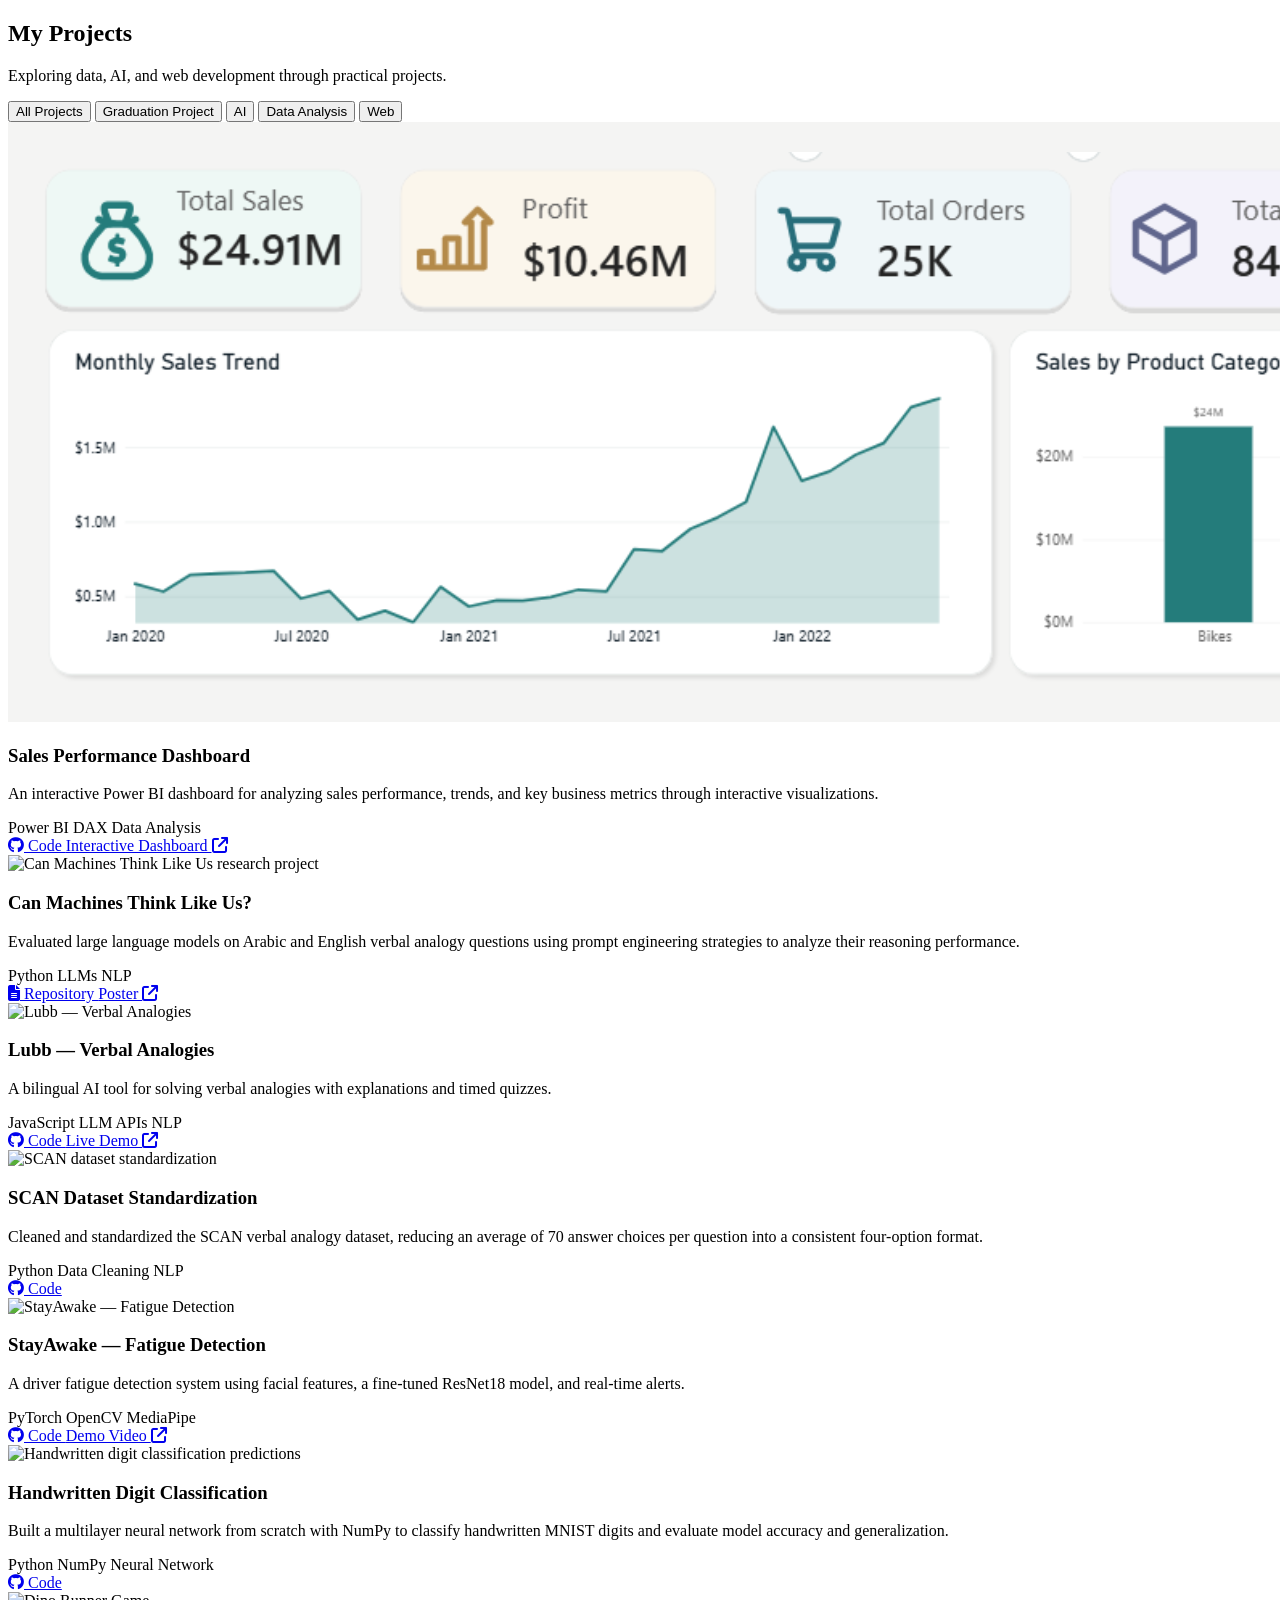
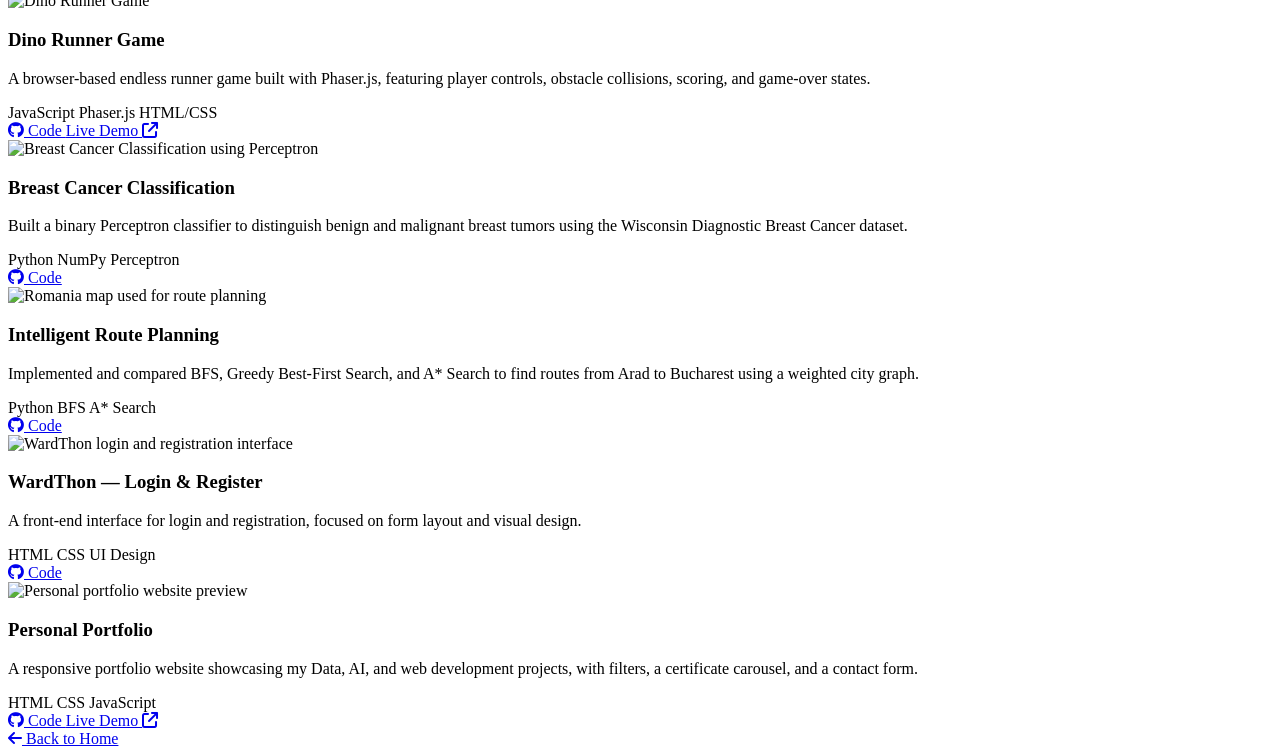
==== projects.html @ 08562cb3 "Add files via upload" ====
<!DOCTYPE html>
<html lang="en">
 <head>
  <meta charset="utf-8">
  <meta content="width=device-width, initial-scale=1.0" name="viewport">
  <title>
   Projects | Shaima Albokhari
  </title>
  <link href="https://cdnjs.cloudflare.com/ajax/libs/font-awesome/6.5.2/css/all.min.css" rel="stylesheet">
  <link href="https://fonts.googleapis.com/css2?family=Poppins:wght@300;400;500;600;700&family=Allura&display=swap" rel="stylesheet">
  <link href="styles.css" rel="stylesheet">
  <link href="logo-fish.svg" rel="icon" type="image/svg+xml">
 </head>
 <body>
  <section class="projects" id="projects">
   <h2>
    My Projects
   </h2>
   <p class="projects-subtitle">
    Exploring data, AI, and web development through practical projects.
   </p>
   <div aria-label="Filter projects" class="filter-buttons">
    <button aria-pressed="true" class="filter-btn active" data-filter="all" type="button">
     All Projects
    </button>
    <button aria-pressed="false" class="filter-btn" data-filter="graduation" type="button">
     Graduation Project
    </button>
    <button aria-pressed="false" class="filter-btn" data-filter="ai" type="button">
     AI
    </button>
    <button aria-pressed="false" class="filter-btn" data-filter="data" type="button">
     Data Analysis
    </button>
    <button aria-pressed="false" class="filter-btn" data-filter="web" type="button">
     Web
    </button>
   </div>
   <div class="projects-container">
    <!-- ========== SALES PERFORMANCE DASHBOARD ========== -->
    <div class="project-card" data-category="data">
        <div class="project-image project-cover">
        <img alt="Sales Performance Dashboard" src="sales-dashboard-cover.svg">
        </div>
        <div class="project-content">
        <h3 class="project-title">
        Sales Performance Dashboard
        </h3>
        <p class="project-description">
        An interactive Power BI dashboard for analyzing sales
                            performance, trends, and key business metrics through
                            interactive visualizations.
        </p>
        <div class="project-tags">
        <span>
            Power BI
        </span>
        <span>
            DAX
        </span>
        <span>
            Data Analysis
        </span>
        </div>
        <div class="project-links">
        <a class="code-link" href="https://github.com/ShaimaAlbokhari/Sales-Performance-Dashboard" rel="noopener noreferrer" target="_blank">
            <i aria-hidden="true" class="fa-brands fa-github">
            </i>
            Code
        </a>
        <a class="demo-link" href="https://app.powerbi.com/view?r=eyJrIjoiZmE5NTFiY2UtNWIxMS00NTMyLThiNzMtMmMyZDdmZDc5YzE2IiwidCI6ImUyNmJhYjRiLTk3ZTYtNDc1NC1iMTYzLTYwZjgyMzdlODUzMSIsImMiOjl9&pageName=3b7ac55658bb636b4c28" rel="noopener noreferrer" target="_blank">
            Interactive Dashboard
            <i aria-hidden="true" class="fa-solid fa-arrow-up-right-from-square">
            </i>
        </a>
        </div>
        </div>
    </div>
    <!-- ========== GRADUATION RESEARCH ========== -->
    <div class="project-card" data-category="graduation ai">
     <div class="project-image project-cover">
      <img alt="Can Machines Think Like Us research project" src="graduation_cover.svg">
     </div>
     <div class="project-content">
      <h3 class="project-title">
       Can Machines Think Like Us?
      </h3>
      <p class="project-description">
       Evaluated large language models on Arabic and English
                        verbal analogy questions using prompt engineering
                        strategies to analyze their reasoning performance.
      </p>
      <div class="project-tags">
       <span>
        Python
       </span>
       <span>
        LLMs
       </span>
       <span>
        NLP
       </span>
      </div>
      <div class="project-links">
       <a class="code-link" href="https://github.com/ShaimaAlbokhari/llm-verbal-analogical-reasoning" rel="noopener noreferrer" target="_blank">
        <i aria-hidden="true" class="fa-solid fa-file-lines">
        </i>
        Repository
       </a>
       <a class="demo-link" href="Poster.pdf" rel="noopener noreferrer" target="_blank">
        Poster
        <i aria-hidden="true" class="fa-solid fa-arrow-up-right-from-square">
        </i>
       </a>
      </div>
     </div>
    </div>
    <!-- ========== LUBB ========== -->
    <div class="project-card" data-category="web ai graduation">
     <div class="project-image project-cover">
      <img alt="Lubb &mdash; Verbal Analogies" src="lubb_cover.svg">
     </div>
     <div class="project-content">
      <h3 class="project-title">
       Lubb &mdash; Verbal Analogies
      </h3>
      <p class="project-description">
       A bilingual AI tool for solving verbal analogies with
                        explanations and timed quizzes.
      </p>
      <div class="project-tags">
       <span>
        JavaScript
       </span>
       <span>
        LLM APIs
       </span>
       <span>
        NLP
       </span>
      </div>
      <div class="project-links">
       <a class="code-link" href="https://github.com/ShaimaAlbokhari/lubb-ai-verbal-analogies" rel="noopener noreferrer" target="_blank">
        <i aria-hidden="true" class="fa-brands fa-github">
        </i>
        Code
       </a>
       <a class="demo-link" href="https://lubb-tu.github.io/" rel="noopener noreferrer" target="_blank">
        Live Demo
        <i aria-hidden="true" class="fa-solid fa-arrow-up-right-from-square">
        </i>
       </a>
      </div>
     </div>
    </div>
    <!-- ========== SCAN ========== -->
    <div class="project-card" data-category="ai data graduation">
     <div class="project-image project-cover">
      <img alt="SCAN dataset standardization" src="scan_cover.svg">
     </div>
     <div class="project-content">
      <h3 class="project-title">
       SCAN Dataset Standardization
      </h3>
      <p class="project-description">
       Cleaned and standardized the SCAN verbal analogy
                        dataset, reducing an average of 70 answer choices per
                        question into a consistent four-option format.
      </p>
      <div class="project-tags">
       <span>
        Python
       </span>
       <span>
        Data Cleaning
       </span>
       <span>
        NLP
       </span>
      </div>
      <div class="project-links">
       <a class="code-link" href="https://github.com/ShaimaAlbokhari/scan-dataset-preprocessing" rel="noopener noreferrer" target="_blank">
        <i aria-hidden="true" class="fa-brands fa-github">
        </i>
        Code
       </a>
      </div>
     </div>
    </div>
    <!-- ========== STAYAWAKE ========== -->
    <div class="project-card" data-category="ai">
     <div class="project-image project-cover">
      <img alt="StayAwake &mdash; Fatigue Detection" src="stayawake_cover.svg">
     </div>
     <div class="project-content">
      <h3 class="project-title">
       StayAwake &mdash; Fatigue Detection
      </h3>
      <p class="project-description">
       A driver fatigue detection system using facial
                        features, a fine-tuned ResNet18 model, and
                        real-time alerts.
      </p>
      <div class="project-tags">
       <span>
        PyTorch
       </span>
       <span>
        OpenCV
       </span>
       <span>
        MediaPipe
       </span>
      </div>
      <div class="project-links">
       <a class="code-link" href="https://github.com/ShaimaAlbokhari/stayawake-fatigue-detection" rel="noopener noreferrer" target="_blank">
        <i aria-hidden="true" class="fa-brands fa-github">
        </i>
        Code
       </a>
       <a class="demo-link" href="stayawake_demo.mp4" rel="noopener noreferrer" target="_blank">
        Demo Video
        <i aria-hidden="true" class="fa-solid fa-arrow-up-right-from-square">
        </i>
       </a>
      </div>
     </div>
    </div>
    <!-- ========== MNIST ========== -->
    <div class="project-card" data-category="ai data">
     <div class="project-image project-cover">
      <img alt="Handwritten digit classification predictions" src="mnist cover.svg">
     </div>
     <div class="project-content">
      <h3 class="project-title">
       Handwritten Digit Classification
      </h3>
      <p class="project-description">
       Built a multilayer neural network from scratch with
                        NumPy to classify handwritten MNIST digits and
                        evaluate model accuracy and generalization.
      </p>
      <div class="project-tags">
       <span>
        Python
       </span>
       <span>
        NumPy
       </span>
       <span>
        Neural Network
       </span>
      </div>
      <div class="project-links">
       <a class="code-link" href="https://github.com/ShaimaAlbokhari/mnist-multilayer-neural-network" rel="noopener noreferrer" target="_blank">
        <i aria-hidden="true" class="fa-brands fa-github">
        </i>
        Code
       </a>
      </div>
     </div>
    </div>
    <!-- ========== DINO RUNNER ========== -->
    <div class="project-card" data-category="web">
     <div class="project-image project-cover">
      <img alt="Dino Runner Game" src="dino_cover.svg">
     </div>
     <div class="project-content">
      <h3 class="project-title">
       Dino Runner Game
      </h3>
      <p class="project-description">
       A browser-based endless runner game built with
                        Phaser.js, featuring player controls, obstacle
                        collisions, scoring, and game-over states.
      </p>
      <div class="project-tags">
       <span>
        JavaScript
       </span>
       <span>
        Phaser.js
       </span>
       <span>
        HTML/CSS
       </span>
      </div>
      <div class="project-links">
       <a class="code-link" href="https://github.com/ShaimaAlbokhari/dino-runner-phaser" rel="noopener noreferrer" target="_blank">
        <i aria-hidden="true" class="fa-brands fa-github">
        </i>
        Code
       </a>
       <a class="demo-link" href="https://shaimaalbokhari.itch.io/dino-world" rel="noopener noreferrer" target="_blank">
        Live Demo
        <i aria-hidden="true" class="fa-solid fa-arrow-up-right-from-square">
        </i>
       </a>
      </div>
     </div>
    </div>
    <!-- ========== BREAST CANCER CLASSIFICATION ========== -->
    <div class="project-card" data-category="ai data">
     <div class="project-image project-cover">
      <img alt="Breast Cancer Classification using Perceptron" src="breast-cancer-cover.svg">
     </div>
     <div class="project-content">
      <h3 class="project-title">
       Breast Cancer Classification
      </h3>
      <p class="project-description">
       Built a binary Perceptron classifier to distinguish
                        benign and malignant breast tumors using the Wisconsin
                        Diagnostic Breast Cancer dataset.
      </p>
      <div class="project-tags">
       <span>
        Python
       </span>
       <span>
        NumPy
       </span>
       <span>
        Perceptron
       </span>
      </div>
      <div class="project-links">
       <a class="code-link" href="https://github.com/ShaimaAlbokhari/breast-cancer-perceptron" rel="noopener noreferrer" target="_blank">
        <i aria-hidden="true" class="fa-brands fa-github">
        </i>
        Code
       </a>
      </div>
     </div>
    </div>
    <!-- ========== ROUTE PLANNING ========== -->
    <div class="project-card" data-category="ai">
     <div class="project-image project-cover">
      <img alt="Romania map used for route planning" src="romania-cover.svg">
     </div>
     <div class="project-content">
      <h3 class="project-title">
       Intelligent Route Planning
      </h3>
      <p class="project-description">
       Implemented and compared BFS, Greedy Best-First
                        Search, and A* Search to find routes from Arad to
                        Bucharest using a weighted city graph.
      </p>
      <div class="project-tags">
       <span>
        Python
       </span>
       <span>
        BFS
       </span>
       <span>
        A* Search
       </span>
      </div>
      <div class="project-links">
       <a class="code-link" href="https://github.com/ShaimaAlbokhari/intelligent-route-planning" rel="noopener noreferrer" target="_blank">
        <i aria-hidden="true" class="fa-brands fa-github">
        </i>
        Code
       </a>
      </div>
     </div>
    </div>
    <!-- ========== WaRDTHON ========== -->
    <div class="project-card" data-category="web">
     <div class="project-image project-cover">
      <img alt="WardThon login and registration interface" src="wardthon_cover.svg">
     </div>
     <div class="project-content">
      <h3 class="project-title">
       WardThon &mdash; Login & Register
      </h3>
      <p class="project-description">
       A front-end interface for login and registration,
                        focused on form layout and visual design.
      </p>
      <div class="project-tags">
       <span>
        HTML
       </span>
       <span>
        CSS
       </span>
       <span>
        UI Design
       </span>
      </div>
      <div class="project-links">
       <a class="code-link" href="https://github.com/ShaimaAlbokhari/wardthon-login-register-ui" rel="noopener noreferrer" target="_blank">
        <i aria-hidden="true" class="fa-brands fa-github">
        </i>
        Code
       </a>
      </div>
     </div>
    </div>
    <!-- ========== PERSONAL PORTFOLIO ========== -->
    <div class="project-card" data-category="web">
     <div class="project-image project-cover">
      <img alt="Personal portfolio website preview" src="portfolio_cover.svg">
     </div>
     <div class="project-content">
      <h3 class="project-title">
       Personal Portfolio
      </h3>
      <p class="project-description">
       A responsive portfolio website showcasing my Data,
                        AI, and web development projects, with filters,
                        a certificate carousel, and a contact form.
      </p>
      <div class="project-tags">
       <span>
        HTML
       </span>
       <span>
        CSS
       </span>
       <span>
        JavaScript
       </span>
      </div>
      <div class="project-links">
       <a class="code-link" href="https://github.com/ShaimaAlbokhari/ShaimaAlbokhari.github.io" rel="noopener noreferrer" target="_blank">
        <i aria-hidden="true" class="fa-brands fa-github">
        </i>
        Code
       </a>
       <a class="demo-link" href="https://ShaimaAlbokhari.github.io" rel="noopener noreferrer" target="_blank">
        Live Demo
        <i aria-hidden="true" class="fa-solid fa-arrow-up-right-from-square">
        </i>
       </a>
      </div>
     </div>
    </div>
   </div>
   <a class="view-all-btn" href="index.html">
    <i aria-hidden="true" class="fa-solid fa-arrow-left">
    </i>
    Back to Home
   </a>
  </section>
  <script src="script.js">
  </script>
 </body>
</html>
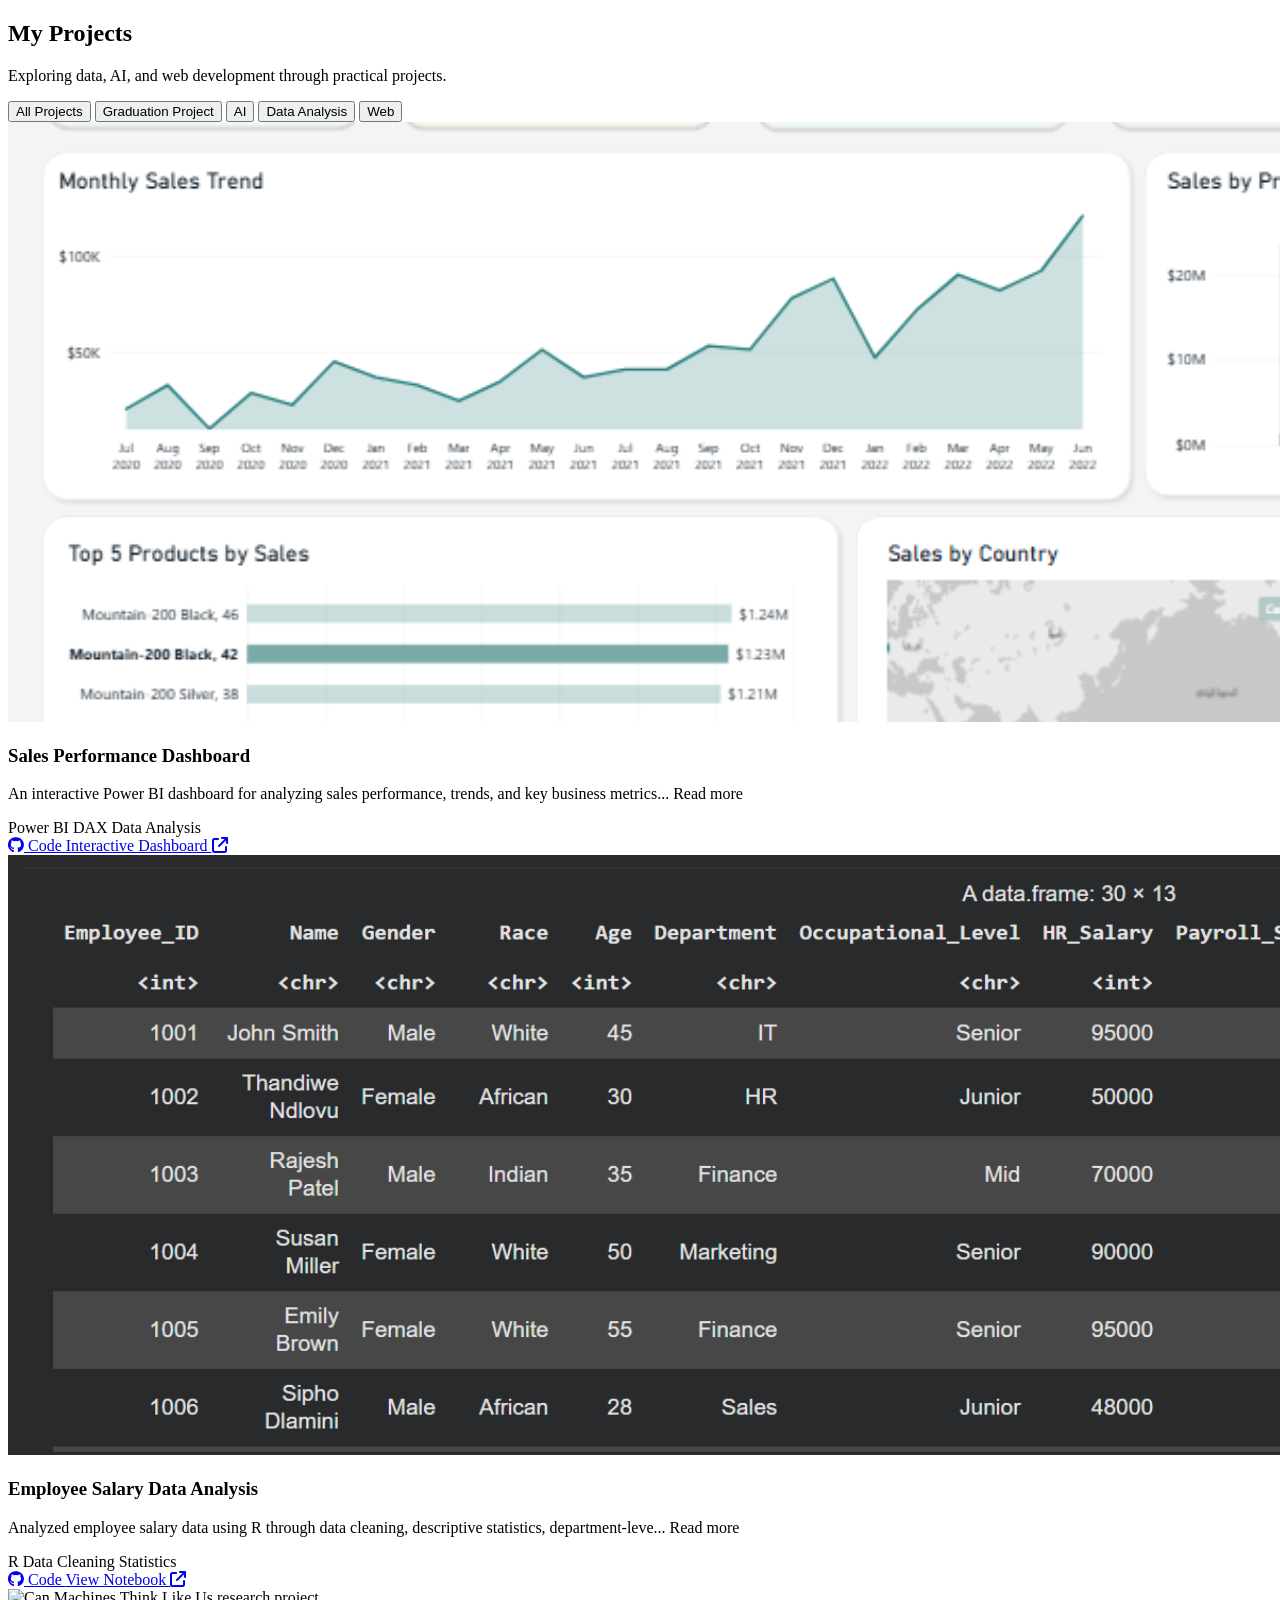
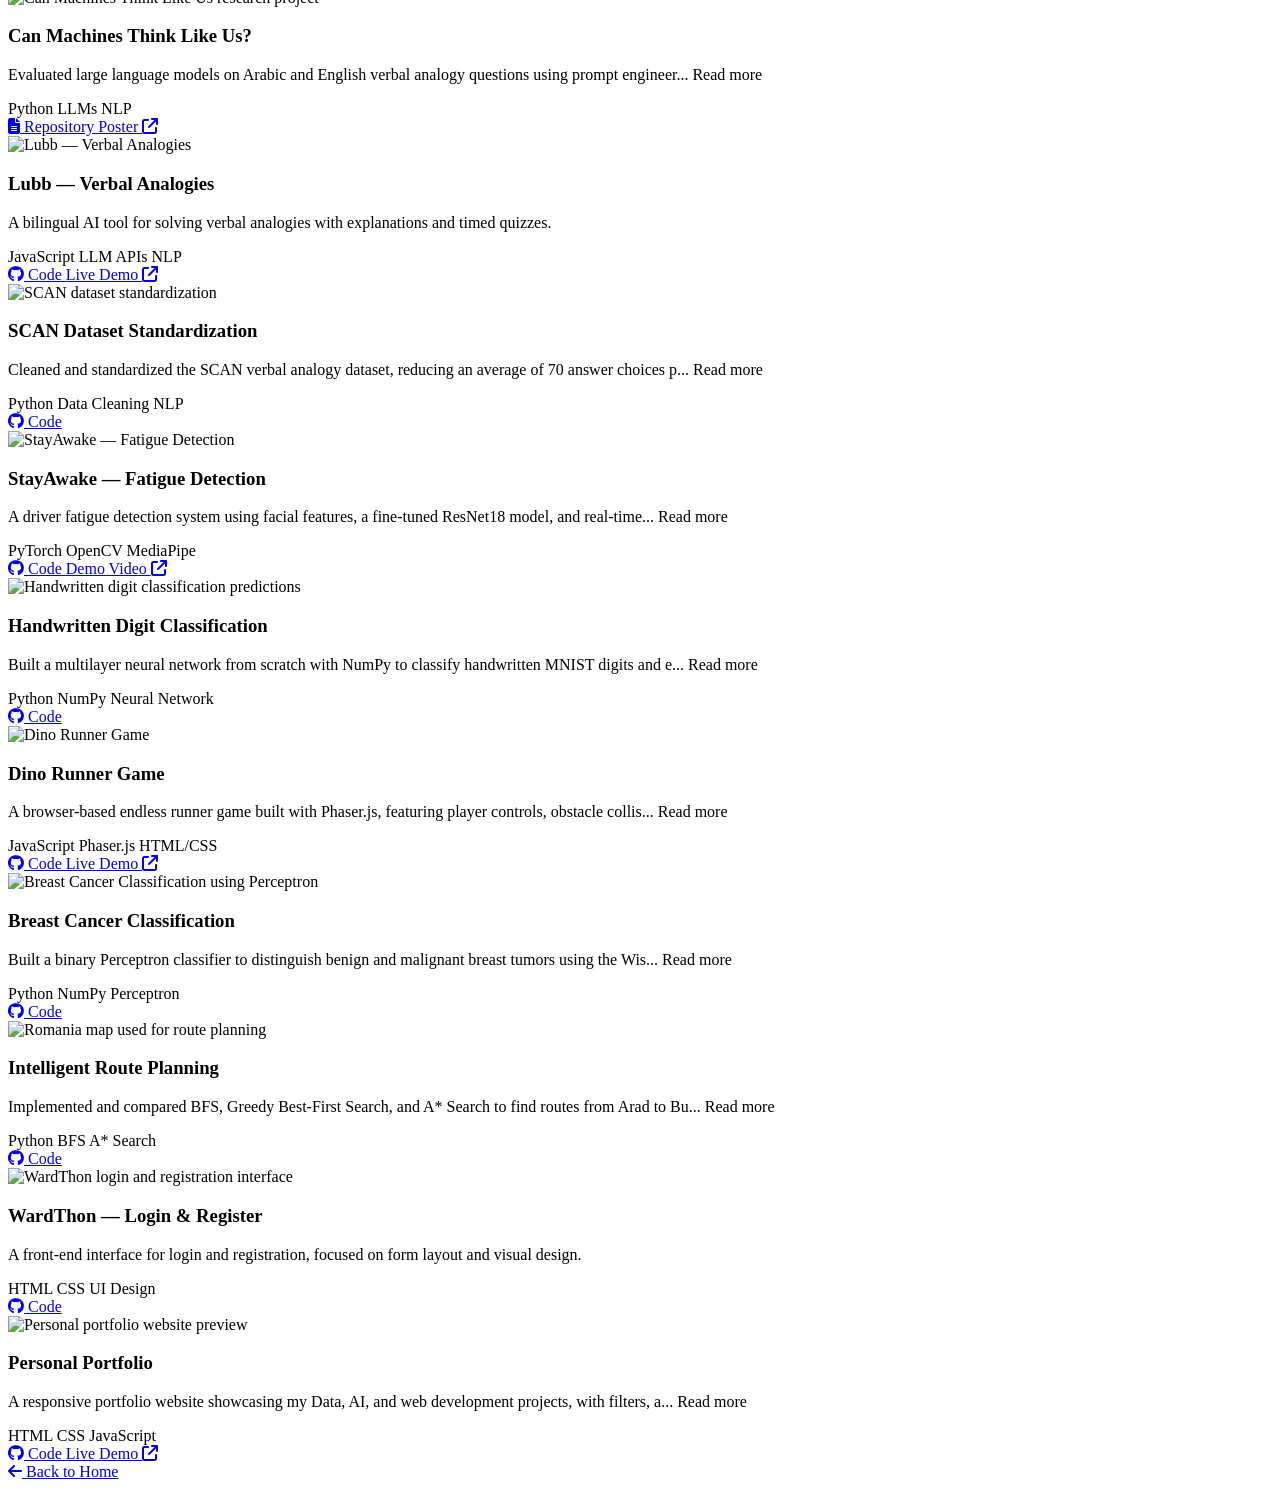
==== commit c4a7e30a: "Add files via upload" ====
--- a/projects.html
+++ b/projects.html
@@ -63,18 +63,57 @@
         </span>
         </div>
         <div class="project-links">
-        <a class="code-link" href="https://github.com/ShaimaAlbokhari/Sales-Performance-Dashboard" rel="noopener noreferrer" target="_blank">
+        <a class="code-link" href="https://github.com/shaima-albokhari/sales-performance-dashboard" rel="noopener noreferrer" target="_blank">
             <i aria-hidden="true" class="fa-brands fa-github">
             </i>
             Code
         </a>
-        <a class="demo-link" href="https://app.powerbi.com/view?r=eyJrIjoiZmE5NTFiY2UtNWIxMS00NTMyLThiNzMtMmMyZDdmZDc5YzE2IiwidCI6ImUyNmJhYjRiLTk3ZTYtNDc1NC1iMTYzLTYwZjgyMzdlODUzMSIsImMiOjl9&pageName=3b7ac55658bb636b4c28" rel="noopener noreferrer" target="_blank">
+        <a class="demo-link" href="https://app.powerbi.com/view?r=eyJrIjoiMzg4ZmMyMjQtZDdlZS00NTE5LWJhOTUtZjhlMmZlMzAyNDhkIiwidCI6ImUyNmJhYjRiLTk3ZTYtNDc1NC1iMTYzLTYwZjgyMzdlODUzMSIsImMiOjl9" rel="noopener noreferrer" target="_blank">
             Interactive Dashboard
             <i aria-hidden="true" class="fa-solid fa-arrow-up-right-from-square">
             </i>
         </a>
         </div>
         </div>
+    </div>
+        <!-- ========== R EMPLOYEE SALARY ANALYSIS ========== -->
+    <div class="project-card" data-category="data">
+     <div class="project-image project-cover">
+      <img alt="Employee Salary Data Analysis using R" src="salary-analysis-cover.svg">
+     </div>
+     <div class="project-content">
+      <h3 class="project-title">
+       Employee Salary Data Analysis
+      </h3>
+      <p class="project-description">
+       Analyzed employee salary data using R through data
+       cleaning, descriptive statistics, department-level
+       comparisons, and data visualization.
+      </p>
+      <div class="project-tags">
+       <span>
+        R
+       </span>
+       <span>
+        Data Cleaning
+       </span>
+       <span>
+        Statistics
+       </span>
+      </div>
+      <div class="project-links">
+       <a class="code-link" href="https://github.com/shaima-albokhari/employee-salary-analysis-r" rel="noopener noreferrer" target="_blank">
+        <i aria-hidden="true" class="fa-brands fa-github">
+        </i>
+        Code
+       </a>
+       <a class="demo-link" href="https://colab.research.google.com/drive/1FWA1qUxGlkS06RziNzRGSuZkYZQSN3tR?usp=sharing" rel="noopener noreferrer" target="_blank">
+        View Notebook
+        <i aria-hidden="true" class="fa-solid fa-arrow-up-right-from-square">
+        </i>
+       </a>
+      </div>
+     </div>
     </div>
     <!-- ========== GRADUATION RESEARCH ========== -->
     <div class="project-card" data-category="graduation ai">
